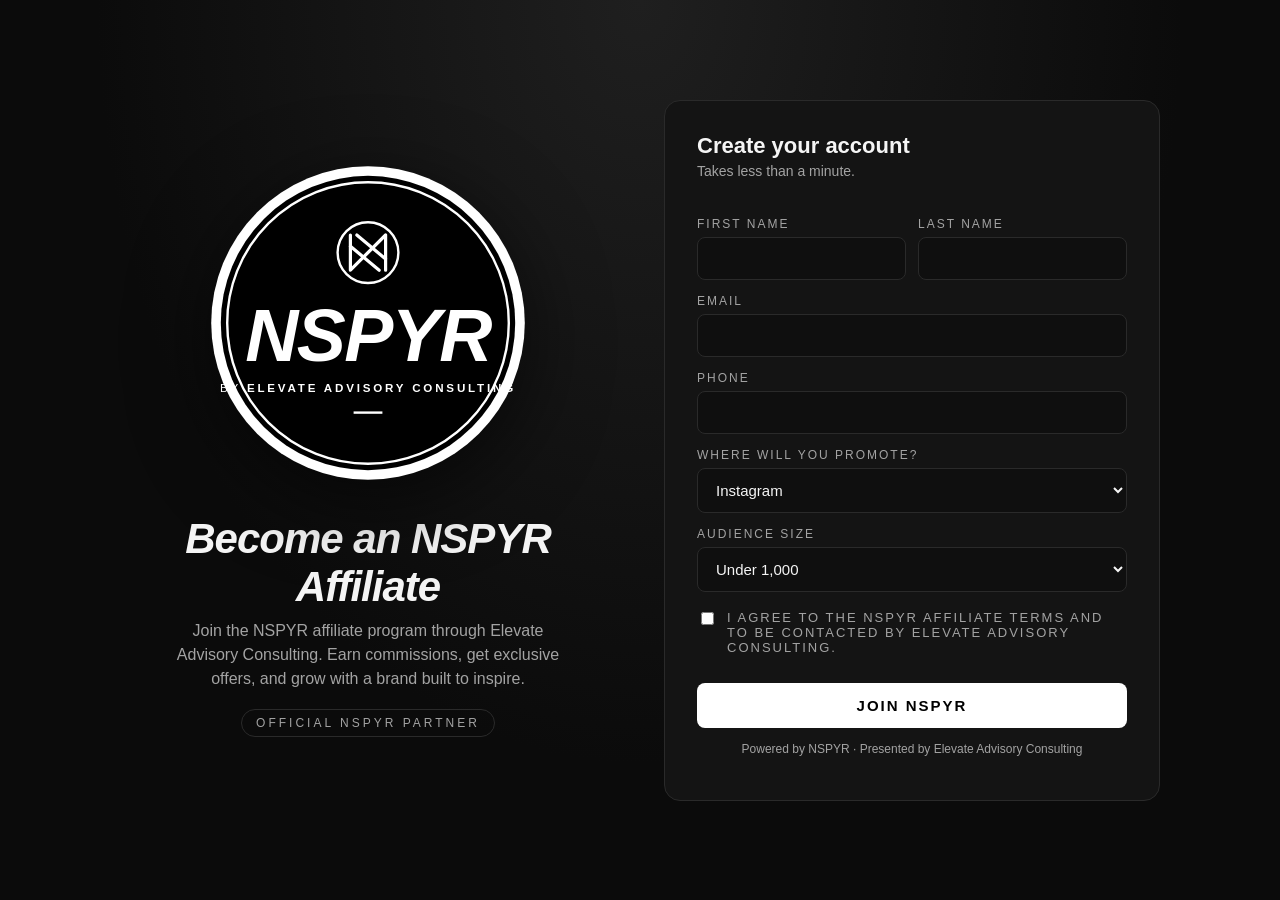
==== index.html @ 60d051fd "Add NSPYR affiliate signup page with Elevate Advisory Consulting logo Co-Authored-By: Claude Fable 5" ====
<!doctype html>
<html lang="en">
<head>
<meta charset="utf-8">
<meta name="viewport" content="width=device-width, initial-scale=1">
<title>Join NSPYR — Elevate Advisory Consulting</title>
<style>
  :root{--bg:#0b0b0b;--panel:#141414;--line:#2a2a2a;--text:#f5f5f5;--muted:#a3a3a3;--accent:#ffffff}
  *{box-sizing:border-box}
  body{margin:0;background:radial-gradient(ellipse at top,#1f1f1f,var(--bg) 60%);color:var(--text);font-family:Helvetica,Arial,sans-serif;min-height:100vh;display:flex;align-items:center;justify-content:center;padding:32px 16px}
  .wrap{display:grid;grid-template-columns:1fr 1fr;gap:48px;max-width:1040px;width:100%;align-items:center}
  .brand{text-align:center}
  .brand img{width:min(320px,80vw);height:auto;filter:drop-shadow(0 20px 40px rgba(0,0,0,.6))}
  .brand h1{font-size:clamp(28px,4vw,42px);font-weight:900;font-style:italic;letter-spacing:-1px;margin:28px 0 8px}
  .brand p{color:var(--muted);line-height:1.5;margin:0 auto;max-width:400px}
  .partner{display:inline-block;margin-top:18px;padding:6px 14px;border:1px solid var(--line);border-radius:999px;font-size:12px;letter-spacing:3px;text-transform:uppercase;color:var(--muted)}
  .card{background:var(--panel);border:1px solid var(--line);border-radius:16px;padding:32px}
  .card h2{margin:0 0 4px;font-size:22px}
  .card .sub{color:var(--muted);margin:0 0 24px;font-size:14px}
  label{display:block;font-size:12px;letter-spacing:2px;text-transform:uppercase;color:var(--muted);margin:14px 0 6px}
  input,select{width:100%;padding:12px 14px;background:#0f0f0f;border:1px solid var(--line);border-radius:8px;color:var(--text);font-size:15px}
  input:focus,select:focus{outline:none;border-color:var(--accent)}
  .row{display:grid;grid-template-columns:1fr 1fr;gap:12px}
  .check{display:flex;gap:10px;align-items:flex-start;font-size:13px;color:var(--muted);margin-top:18px}
  .check input{width:auto;margin-top:2px}
  button{width:100%;margin-top:22px;padding:14px;background:var(--accent);color:#000;border:0;border-radius:8px;font-weight:900;font-size:15px;letter-spacing:2px;text-transform:uppercase;cursor:pointer}
  button:hover{background:#e6e6e6}
  .fine{font-size:12px;color:var(--muted);text-align:center;margin-top:14px}
  .success{display:none;text-align:center;padding:24px 0}
  .success h2{font-style:italic;font-weight:900}
  @media(max-width:820px){.wrap{grid-template-columns:1fr}.row{grid-template-columns:1fr}}
</style>
</head>
<body>
<main class="wrap">
  <section class="brand">
    <img src="assets/nspyr-elevate-logo.svg" alt="NSPYR by Elevate Advisory Consulting">
    <h1>Become an NSPYR Affiliate</h1>
    <p>Join the NSPYR affiliate program through Elevate Advisory Consulting. Earn commissions, get exclusive offers, and grow with a brand built to inspire.</p>
    <span class="partner">Official NSPYR Partner</span>
  </section>

  <section class="card">
    <form id="signup" novalidate>
      <h2>Create your account</h2>
      <p class="sub">Takes less than a minute.</p>

      <div class="row">
        <div><label for="first">First name</label><input id="first" name="first_name" autocomplete="given-name" required></div>
        <div><label for="last">Last name</label><input id="last" name="last_name" autocomplete="family-name" required></div>
      </div>
      <label for="email">Email</label>
      <input id="email" name="email" type="email" autocomplete="email" required>
      <label for="phone">Phone</label>
      <input id="phone" name="phone" type="tel" autocomplete="tel">
      <label for="channel">Where will you promote?</label>
      <select id="channel" name="channel">
        <option>Instagram</option><option>TikTok</option><option>YouTube</option><option>Website / Blog</option><option>Email list</option><option>Other</option>
      </select>
      <label for="audience">Audience size</label>
      <select id="audience" name="audience_size">
        <option>Under 1,000</option><option>1,000 – 10,000</option><option>10,000 – 100,000</option><option>100,000+</option>
      </select>
      <input type="hidden" name="referred_by" value="Elevate Advisory Consulting">

      <label class="check"><input type="checkbox" id="terms" required> <span>I agree to the NSPYR affiliate terms and to be contacted by Elevate Advisory Consulting.</span></label>

      <button type="submit">Join NSPYR</button>
      <p class="fine">Powered by NSPYR · Presented by Elevate Advisory Consulting</p>
    </form>

    <div class="success" id="success">
      <h2>You're in.</h2>
      <p>Check your inbox — your NSPYR affiliate welcome kit from Elevate Advisory Consulting is on its way.</p>
    </div>
  </section>
</main>

<script>
  // Set this to your form endpoint (e.g. a GoHighLevel webhook / form action URL).
  const ENDPOINT = "";

  document.getElementById("signup").addEventListener("submit", async (e) => {
    e.preventDefault();
    const form = e.target;
    if (!form.checkValidity()) { form.reportValidity(); return; }
    const data = Object.fromEntries(new FormData(form).entries());
    try {
      if (ENDPOINT) {
        await fetch(ENDPOINT, { method: "POST", headers: { "Content-Type": "application/json" }, body: JSON.stringify(data) });
      } else {
        console.log("Signup submitted:", data);
      }
      form.style.display = "none";
      document.getElementById("success").style.display = "block";
    } catch (err) {
      alert("Something went wrong. Please try again.");
    }
  });
</script>
</body>
</html>
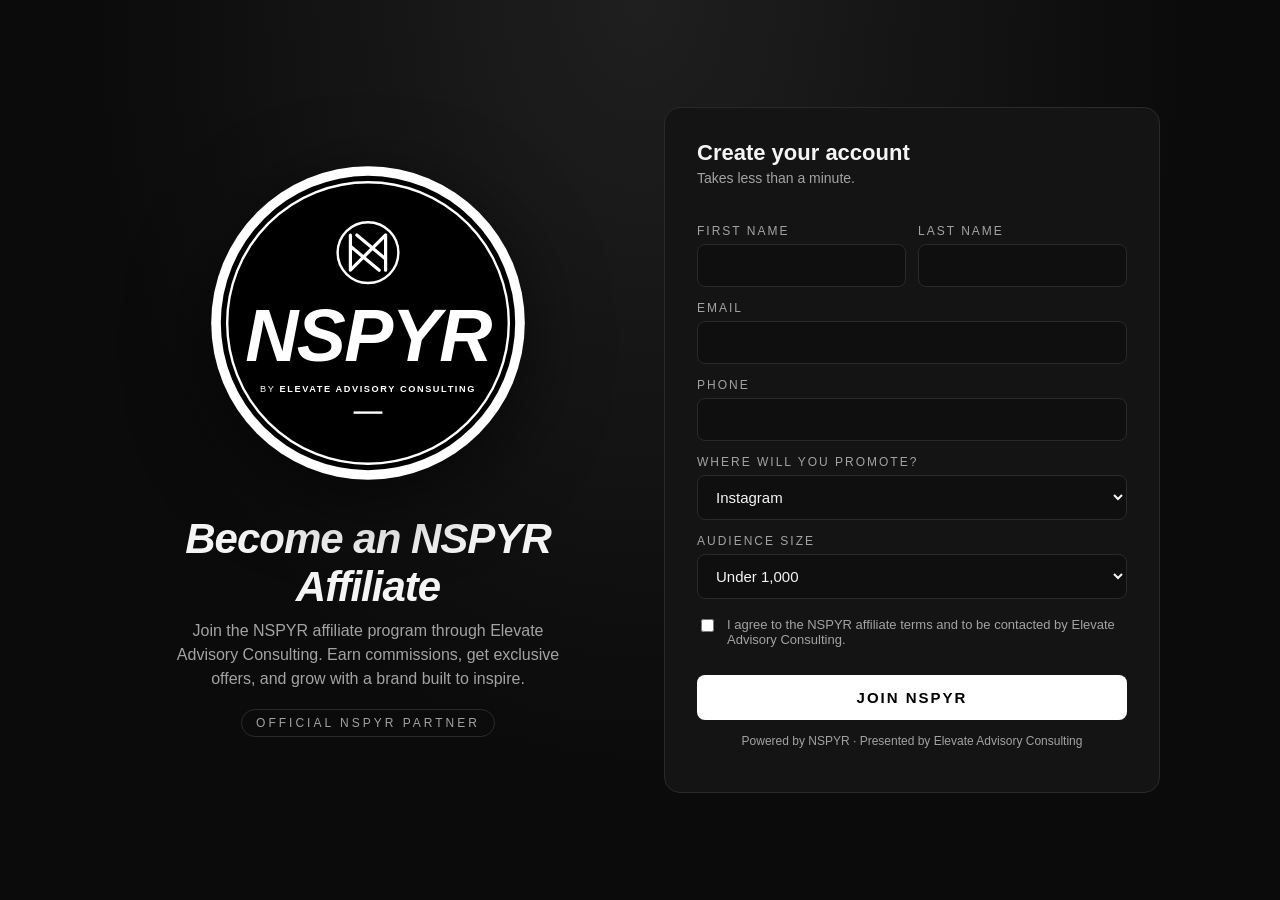
==== commit 5b4f204b: "Fit logo tagline inside circle and fix checkbox label styling Co-Authored-By: Claude Fable 5.1 <nore" ====
--- a/index.html
+++ b/index.html
@@ -21,7 +21,7 @@
   input,select{width:100%;padding:12px 14px;background:#0f0f0f;border:1px solid var(--line);border-radius:8px;color:var(--text);font-size:15px}
   input:focus,select:focus{outline:none;border-color:var(--accent)}
   .row{display:grid;grid-template-columns:1fr 1fr;gap:12px}
-  .check{display:flex;gap:10px;align-items:flex-start;font-size:13px;color:var(--muted);margin-top:18px}
+  .check{display:flex;gap:10px;align-items:flex-start;font-size:13px;color:var(--muted);margin-top:18px;text-transform:none;letter-spacing:0}
   .check input{width:auto;margin-top:2px}
   button{width:100%;margin-top:22px;padding:14px;background:var(--accent);color:#000;border:0;border-radius:8px;font-weight:900;font-size:15px;letter-spacing:2px;text-transform:uppercase;cursor:pointer}
   button:hover{background:#e6e6e6}
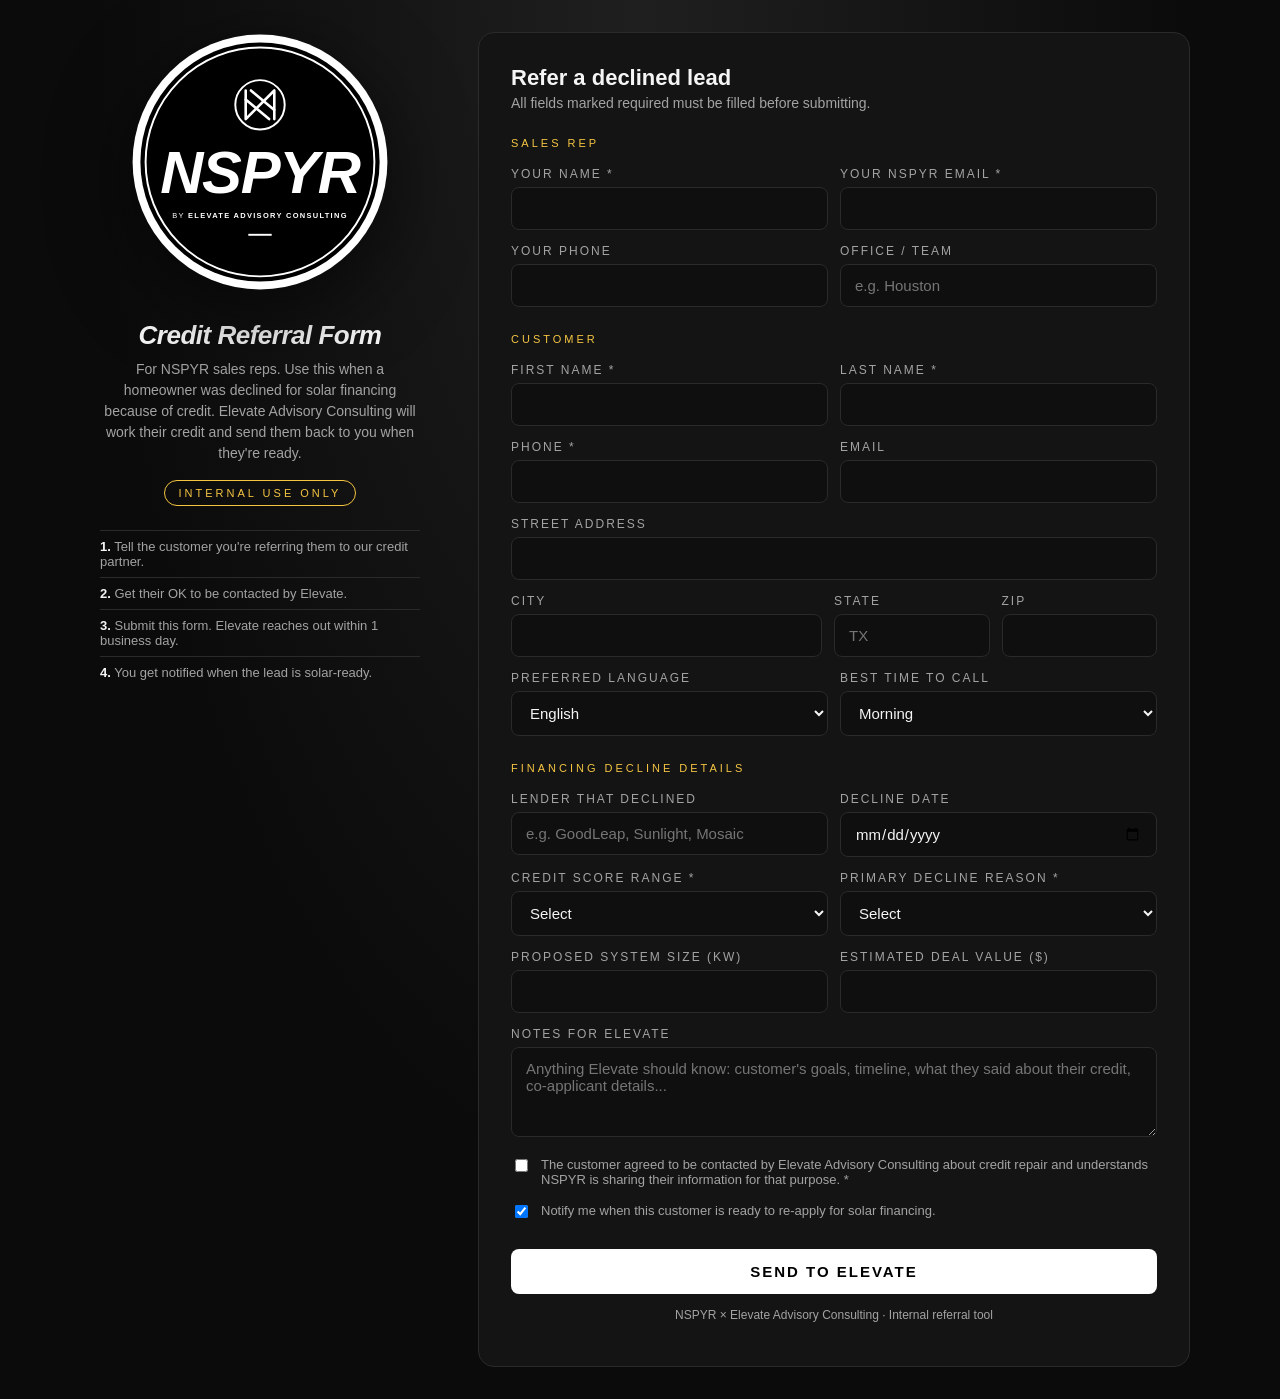
==== commit 9f68b5b4: "Rework page into internal NSPYR credit referral form for Elevate Co-Authored-By: Claude Fable 5.1 <n" ====
--- a/index.html
+++ b/index.html
@@ -3,99 +3,175 @@
 <head>
 <meta charset="utf-8">
 <meta name="viewport" content="width=device-width, initial-scale=1">
-<title>Join NSPYR — Elevate Advisory Consulting</title>
+<title>NSPYR → Elevate Advisory Consulting — Credit Referral</title>
 <style>
-  :root{--bg:#0b0b0b;--panel:#141414;--line:#2a2a2a;--text:#f5f5f5;--muted:#a3a3a3;--accent:#ffffff}
+  :root{--bg:#0b0b0b;--panel:#141414;--line:#2a2a2a;--text:#f5f5f5;--muted:#a3a3a3;--accent:#fff;--warn:#f5c542}
   *{box-sizing:border-box}
-  body{margin:0;background:radial-gradient(ellipse at top,#1f1f1f,var(--bg) 60%);color:var(--text);font-family:Helvetica,Arial,sans-serif;min-height:100vh;display:flex;align-items:center;justify-content:center;padding:32px 16px}
-  .wrap{display:grid;grid-template-columns:1fr 1fr;gap:48px;max-width:1040px;width:100%;align-items:center}
-  .brand{text-align:center}
-  .brand img{width:min(320px,80vw);height:auto;filter:drop-shadow(0 20px 40px rgba(0,0,0,.6))}
-  .brand h1{font-size:clamp(28px,4vw,42px);font-weight:900;font-style:italic;letter-spacing:-1px;margin:28px 0 8px}
-  .brand p{color:var(--muted);line-height:1.5;margin:0 auto;max-width:400px}
-  .partner{display:inline-block;margin-top:18px;padding:6px 14px;border:1px solid var(--line);border-radius:999px;font-size:12px;letter-spacing:3px;text-transform:uppercase;color:var(--muted)}
+  body{margin:0;background:radial-gradient(ellipse at top,#1f1f1f,var(--bg) 60%);color:var(--text);font-family:Helvetica,Arial,sans-serif;min-height:100vh;display:flex;align-items:flex-start;justify-content:center;padding:32px 16px}
+  .wrap{display:grid;grid-template-columns:340px 1fr;gap:48px;max-width:1100px;width:100%}
+  .brand{text-align:center;position:sticky;top:32px}
+  .brand img{width:min(260px,70vw);height:auto;filter:drop-shadow(0 20px 40px rgba(0,0,0,.6))}
+  .brand h1{font-size:26px;font-weight:900;font-style:italic;letter-spacing:-.5px;margin:24px 0 8px}
+  .brand p{color:var(--muted);line-height:1.5;margin:0 auto;max-width:320px;font-size:14px}
+  .tag{display:inline-block;margin-top:16px;padding:6px 14px;border:1px solid var(--warn);color:var(--warn);border-radius:999px;font-size:11px;letter-spacing:3px;text-transform:uppercase}
+  .steps{text-align:left;margin:24px auto 0;max-width:320px;padding:0;list-style:none;font-size:13px;color:var(--muted)}
+  .steps li{padding:8px 0;border-top:1px solid var(--line)}
+  .steps b{color:var(--text)}
   .card{background:var(--panel);border:1px solid var(--line);border-radius:16px;padding:32px}
   .card h2{margin:0 0 4px;font-size:22px}
-  .card .sub{color:var(--muted);margin:0 0 24px;font-size:14px}
+  .card .sub{color:var(--muted);margin:0 0 8px;font-size:14px}
+  fieldset{border:0;padding:0;margin:26px 0 0}
+  legend{font-size:11px;letter-spacing:3px;text-transform:uppercase;color:var(--warn);padding:0;margin-bottom:4px}
   label{display:block;font-size:12px;letter-spacing:2px;text-transform:uppercase;color:var(--muted);margin:14px 0 6px}
-  input,select{width:100%;padding:12px 14px;background:#0f0f0f;border:1px solid var(--line);border-radius:8px;color:var(--text);font-size:15px}
-  input:focus,select:focus{outline:none;border-color:var(--accent)}
+  input,select,textarea{width:100%;padding:12px 14px;background:#0f0f0f;border:1px solid var(--line);border-radius:8px;color:var(--text);font-size:15px;font-family:inherit}
+  textarea{min-height:90px;resize:vertical}
+  input:focus,select:focus,textarea:focus{outline:none;border-color:var(--accent)}
   .row{display:grid;grid-template-columns:1fr 1fr;gap:12px}
-  .check{display:flex;gap:10px;align-items:flex-start;font-size:13px;color:var(--muted);margin-top:18px;text-transform:none;letter-spacing:0}
+  .row3{display:grid;grid-template-columns:2fr 1fr 1fr;gap:12px}
+  .check{display:flex;gap:10px;align-items:flex-start;font-size:13px;color:var(--muted);margin-top:16px;text-transform:none;letter-spacing:0}
   .check input{width:auto;margin-top:2px}
   button{width:100%;margin-top:22px;padding:14px;background:var(--accent);color:#000;border:0;border-radius:8px;font-weight:900;font-size:15px;letter-spacing:2px;text-transform:uppercase;cursor:pointer}
   button:hover{background:#e6e6e6}
   .fine{font-size:12px;color:var(--muted);text-align:center;margin-top:14px}
   .success{display:none;text-align:center;padding:24px 0}
   .success h2{font-style:italic;font-weight:900}
-  @media(max-width:820px){.wrap{grid-template-columns:1fr}.row{grid-template-columns:1fr}}
+  .success a{color:var(--text)}
+  @media(max-width:860px){.wrap{grid-template-columns:1fr}.brand{position:static}.row,.row3{grid-template-columns:1fr}}
 </style>
 </head>
 <body>
 <main class="wrap">
-  <section class="brand">
+  <aside class="brand">
     <img src="assets/nspyr-elevate-logo.svg" alt="NSPYR by Elevate Advisory Consulting">
-    <h1>Become an NSPYR Affiliate</h1>
-    <p>Join the NSPYR affiliate program through Elevate Advisory Consulting. Earn commissions, get exclusive offers, and grow with a brand built to inspire.</p>
-    <span class="partner">Official NSPYR Partner</span>
-  </section>
+    <h1>Credit Referral Form</h1>
+    <p>For NSPYR sales reps. Use this when a homeowner was declined for solar financing because of credit. Elevate Advisory Consulting will work their credit and send them back to you when they're ready.</p>
+    <span class="tag">Internal use only</span>
+    <ul class="steps">
+      <li><b>1.</b> Tell the customer you're referring them to our credit partner.</li>
+      <li><b>2.</b> Get their OK to be contacted by Elevate.</li>
+      <li><b>3.</b> Submit this form. Elevate reaches out within 1 business day.</li>
+      <li><b>4.</b> You get notified when the lead is solar-ready.</li>
+    </ul>
+  </aside>
 
   <section class="card">
-    <form id="signup" novalidate>
-      <h2>Create your account</h2>
-      <p class="sub">Takes less than a minute.</p>
+    <form id="referral" novalidate>
+      <h2>Refer a declined lead</h2>
+      <p class="sub">All fields marked required must be filled before submitting.</p>
 
-      <div class="row">
-        <div><label for="first">First name</label><input id="first" name="first_name" autocomplete="given-name" required></div>
-        <div><label for="last">Last name</label><input id="last" name="last_name" autocomplete="family-name" required></div>
-      </div>
-      <label for="email">Email</label>
-      <input id="email" name="email" type="email" autocomplete="email" required>
-      <label for="phone">Phone</label>
-      <input id="phone" name="phone" type="tel" autocomplete="tel">
-      <label for="channel">Where will you promote?</label>
-      <select id="channel" name="channel">
-        <option>Instagram</option><option>TikTok</option><option>YouTube</option><option>Website / Blog</option><option>Email list</option><option>Other</option>
-      </select>
-      <label for="audience">Audience size</label>
-      <select id="audience" name="audience_size">
-        <option>Under 1,000</option><option>1,000 – 10,000</option><option>10,000 – 100,000</option><option>100,000+</option>
-      </select>
-      <input type="hidden" name="referred_by" value="Elevate Advisory Consulting">
+      <fieldset>
+        <legend>Sales rep</legend>
+        <div class="row">
+          <div><label for="rep_name">Your name *</label><input id="rep_name" name="rep_name" required></div>
+          <div><label for="rep_email">Your NSPYR email *</label><input id="rep_email" name="rep_email" type="email" required></div>
+        </div>
+        <div class="row">
+          <div><label for="rep_phone">Your phone</label><input id="rep_phone" name="rep_phone" type="tel"></div>
+          <div><label for="office">Office / team</label><input id="office" name="office" placeholder="e.g. Houston"></div>
+        </div>
+      </fieldset>
 
-      <label class="check"><input type="checkbox" id="terms" required> <span>I agree to the NSPYR affiliate terms and to be contacted by Elevate Advisory Consulting.</span></label>
+      <fieldset>
+        <legend>Customer</legend>
+        <div class="row">
+          <div><label for="first">First name *</label><input id="first" name="customer_first_name" required></div>
+          <div><label for="last">Last name *</label><input id="last" name="customer_last_name" required></div>
+        </div>
+        <div class="row">
+          <div><label for="phone">Phone *</label><input id="phone" name="customer_phone" type="tel" required></div>
+          <div><label for="email">Email</label><input id="email" name="customer_email" type="email"></div>
+        </div>
+        <label for="address">Street address</label>
+        <input id="address" name="customer_address" autocomplete="street-address">
+        <div class="row3">
+          <div><label for="city">City</label><input id="city" name="customer_city"></div>
+          <div><label for="state">State</label><input id="state" name="customer_state" maxlength="2" placeholder="TX"></div>
+          <div><label for="zip">ZIP</label><input id="zip" name="customer_zip" inputmode="numeric"></div>
+        </div>
+        <div class="row">
+          <div><label for="language">Preferred language</label>
+            <select id="language" name="customer_language"><option>English</option><option>Spanish</option><option>Other</option></select></div>
+          <div><label for="best_time">Best time to call</label>
+            <select id="best_time" name="best_time_to_call"><option>Morning</option><option>Afternoon</option><option>Evening</option><option>Any time</option></select></div>
+        </div>
+      </fieldset>
 
-      <button type="submit">Join NSPYR</button>
-      <p class="fine">Powered by NSPYR · Presented by Elevate Advisory Consulting</p>
+      <fieldset>
+        <legend>Financing decline details</legend>
+        <div class="row">
+          <div><label for="lender">Lender that declined</label><input id="lender" name="lender" placeholder="e.g. GoodLeap, Sunlight, Mosaic"></div>
+          <div><label for="decline_date">Decline date</label><input id="decline_date" name="decline_date" type="date"></div>
+        </div>
+        <div class="row">
+          <div><label for="score">Credit score range *</label>
+            <select id="score" name="credit_score_range" required>
+              <option value="">Select</option><option>Below 500</option><option>500–549</option><option>550–599</option><option>600–639</option><option>640–679</option><option>680+</option><option>Unknown</option>
+            </select></div>
+          <div><label for="reason">Primary decline reason *</label>
+            <select id="reason" name="decline_reason" required>
+              <option value="">Select</option><option>Low credit score</option><option>Collections / charge-offs</option><option>Recent late payments</option><option>High utilization</option><option>Bankruptcy / foreclosure</option><option>Thin / no credit file</option><option>Too many inquiries</option><option>Other</option>
+            </select></div>
+        </div>
+        <div class="row">
+          <div><label for="system_size">Proposed system size (kW)</label><input id="system_size" name="proposed_system_kw" inputmode="decimal"></div>
+          <div><label for="deal_value">Estimated deal value ($)</label><input id="deal_value" name="estimated_deal_value" inputmode="numeric"></div>
+        </div>
+        <label for="notes">Notes for Elevate</label>
+        <textarea id="notes" name="notes" placeholder="Anything Elevate should know: customer's goals, timeline, what they said about their credit, co-applicant details..."></textarea>
+      </fieldset>
+
+      <label class="check"><input type="checkbox" id="consent" name="customer_consent" value="yes" required> <span>The customer agreed to be contacted by Elevate Advisory Consulting about credit repair and understands NSPYR is sharing their information for that purpose. *</span></label>
+      <label class="check"><input type="checkbox" id="callback" name="notify_rep_when_ready" value="yes" checked> <span>Notify me when this customer is ready to re-apply for solar financing.</span></label>
+
+      <input type="hidden" name="source" value="NSPYR Sales Referral">
+      <input type="hidden" name="partner" value="Elevate Advisory Consulting">
+
+      <button type="submit">Send to Elevate</button>
+      <p class="fine">NSPYR × Elevate Advisory Consulting · Internal referral tool</p>
     </form>
 
     <div class="success" id="success">
-      <h2>You're in.</h2>
-      <p>Check your inbox — your NSPYR affiliate welcome kit from Elevate Advisory Consulting is on its way.</p>
+      <h2>Referral sent.</h2>
+      <p>Elevate Advisory Consulting has the lead and will contact the customer within 1 business day. You'll be emailed when they're solar-ready.</p>
+      <p><a href="#" id="another">Refer another customer</a></p>
     </div>
   </section>
 </main>
 
 <script>
-  // Set this to your form endpoint (e.g. a GoHighLevel webhook / form action URL).
+  // Set this to the Elevate intake endpoint (e.g. a GoHighLevel form/webhook URL).
   const ENDPOINT = "";
 
-  document.getElementById("signup").addEventListener("submit", async (e) => {
+  const form = document.getElementById("referral");
+  const success = document.getElementById("success");
+
+  form.addEventListener("submit", async (e) => {
     e.preventDefault();
-    const form = e.target;
     if (!form.checkValidity()) { form.reportValidity(); return; }
     const data = Object.fromEntries(new FormData(form).entries());
+    data.submitted_at = new Date().toISOString();
     try {
       if (ENDPOINT) {
-        await fetch(ENDPOINT, { method: "POST", headers: { "Content-Type": "application/json" }, body: JSON.stringify(data) });
+        const r = await fetch(ENDPOINT, { method: "POST", headers: { "Content-Type": "application/json" }, body: JSON.stringify(data) });
+        if (!r.ok) throw new Error(r.status);
       } else {
-        console.log("Signup submitted:", data);
+        console.log("Referral submitted:", data);
       }
       form.style.display = "none";
-      document.getElementById("success").style.display = "block";
+      success.style.display = "block";
     } catch (err) {
-      alert("Something went wrong. Please try again.");
+      alert("Referral failed to send. Please try again or contact Elevate directly.");
     }
+  });
+
+  document.getElementById("another").addEventListener("click", (e) => {
+    e.preventDefault();
+    const rep = ["rep_name","rep_email","rep_phone","office"].map(id => [id, document.getElementById(id).value]);
+    form.reset();
+    rep.forEach(([id, v]) => document.getElementById(id).value = v); // keep rep details
+    success.style.display = "none";
+    form.style.display = "block";
+    window.scrollTo(0, 0);
   });
 </script>
 </body>
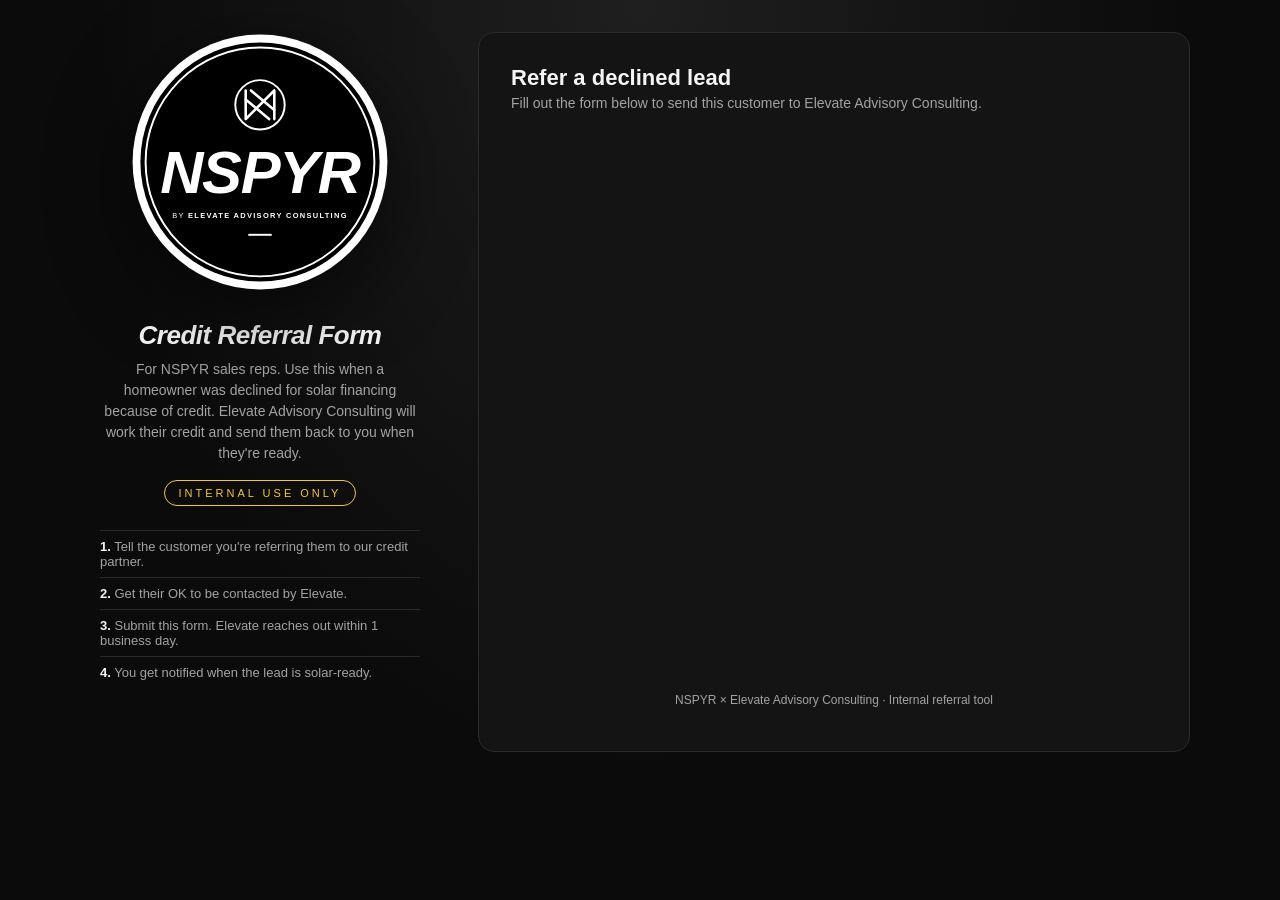
==== commit ef92fbcc: "Embed GoHighLevel referral form in place of custom form Co-Authored-By: Claude Fable 5.1 <noreply@an" ====
--- a/index.html
+++ b/index.html
@@ -19,24 +19,11 @@
   .steps b{color:var(--text)}
   .card{background:var(--panel);border:1px solid var(--line);border-radius:16px;padding:32px}
   .card h2{margin:0 0 4px;font-size:22px}
-  .card .sub{color:var(--muted);margin:0 0 8px;font-size:14px}
-  fieldset{border:0;padding:0;margin:26px 0 0}
-  legend{font-size:11px;letter-spacing:3px;text-transform:uppercase;color:var(--warn);padding:0;margin-bottom:4px}
-  label{display:block;font-size:12px;letter-spacing:2px;text-transform:uppercase;color:var(--muted);margin:14px 0 6px}
-  input,select,textarea{width:100%;padding:12px 14px;background:#0f0f0f;border:1px solid var(--line);border-radius:8px;color:var(--text);font-size:15px;font-family:inherit}
-  textarea{min-height:90px;resize:vertical}
-  input:focus,select:focus,textarea:focus{outline:none;border-color:var(--accent)}
-  .row{display:grid;grid-template-columns:1fr 1fr;gap:12px}
-  .row3{display:grid;grid-template-columns:2fr 1fr 1fr;gap:12px}
-  .check{display:flex;gap:10px;align-items:flex-start;font-size:13px;color:var(--muted);margin-top:16px;text-transform:none;letter-spacing:0}
-  .check input{width:auto;margin-top:2px}
-  button{width:100%;margin-top:22px;padding:14px;background:var(--accent);color:#000;border:0;border-radius:8px;font-weight:900;font-size:15px;letter-spacing:2px;text-transform:uppercase;cursor:pointer}
-  button:hover{background:#e6e6e6}
+  .card .sub{color:var(--muted);margin:0 0 20px;font-size:14px}
+  .ghl-form{min-height:548px}
+  .ghl-form iframe{display:block;min-height:548px}
   .fine{font-size:12px;color:var(--muted);text-align:center;margin-top:14px}
-  .success{display:none;text-align:center;padding:24px 0}
-  .success h2{font-style:italic;font-weight:900}
-  .success a{color:var(--text)}
-  @media(max-width:860px){.wrap{grid-template-columns:1fr}.brand{position:static}.row,.row3{grid-template-columns:1fr}}
+  @media(max-width:860px){.wrap{grid-template-columns:1fr}.brand{position:static}}
 </style>
 </head>
 <body>
@@ -55,124 +42,34 @@
   </aside>
 
   <section class="card">
-    <form id="referral" novalidate>
-      <h2>Refer a declined lead</h2>
-      <p class="sub">All fields marked required must be filled before submitting.</p>
-
-      <fieldset>
-        <legend>Sales rep</legend>
-        <div class="row">
-          <div><label for="rep_name">Your name *</label><input id="rep_name" name="rep_name" required></div>
-          <div><label for="rep_email">Your NSPYR email *</label><input id="rep_email" name="rep_email" type="email" required></div>
-        </div>
-        <div class="row">
-          <div><label for="rep_phone">Your phone</label><input id="rep_phone" name="rep_phone" type="tel"></div>
-          <div><label for="office">Office / team</label><input id="office" name="office" placeholder="e.g. Houston"></div>
-        </div>
-      </fieldset>
-
-      <fieldset>
-        <legend>Customer</legend>
-        <div class="row">
-          <div><label for="first">First name *</label><input id="first" name="customer_first_name" required></div>
-          <div><label for="last">Last name *</label><input id="last" name="customer_last_name" required></div>
-        </div>
-        <div class="row">
-          <div><label for="phone">Phone *</label><input id="phone" name="customer_phone" type="tel" required></div>
-          <div><label for="email">Email</label><input id="email" name="customer_email" type="email"></div>
-        </div>
-        <label for="address">Street address</label>
-        <input id="address" name="customer_address" autocomplete="street-address">
-        <div class="row3">
-          <div><label for="city">City</label><input id="city" name="customer_city"></div>
-          <div><label for="state">State</label><input id="state" name="customer_state" maxlength="2" placeholder="TX"></div>
-          <div><label for="zip">ZIP</label><input id="zip" name="customer_zip" inputmode="numeric"></div>
-        </div>
-        <div class="row">
-          <div><label for="language">Preferred language</label>
-            <select id="language" name="customer_language"><option>English</option><option>Spanish</option><option>Other</option></select></div>
-          <div><label for="best_time">Best time to call</label>
-            <select id="best_time" name="best_time_to_call"><option>Morning</option><option>Afternoon</option><option>Evening</option><option>Any time</option></select></div>
-        </div>
-      </fieldset>
-
-      <fieldset>
-        <legend>Financing decline details</legend>
-        <div class="row">
-          <div><label for="lender">Lender that declined</label><input id="lender" name="lender" placeholder="e.g. GoodLeap, Sunlight, Mosaic"></div>
-          <div><label for="decline_date">Decline date</label><input id="decline_date" name="decline_date" type="date"></div>
-        </div>
-        <div class="row">
-          <div><label for="score">Credit score range *</label>
-            <select id="score" name="credit_score_range" required>
-              <option value="">Select</option><option>Below 500</option><option>500–549</option><option>550–599</option><option>600–639</option><option>640–679</option><option>680+</option><option>Unknown</option>
-            </select></div>
-          <div><label for="reason">Primary decline reason *</label>
-            <select id="reason" name="decline_reason" required>
-              <option value="">Select</option><option>Low credit score</option><option>Collections / charge-offs</option><option>Recent late payments</option><option>High utilization</option><option>Bankruptcy / foreclosure</option><option>Thin / no credit file</option><option>Too many inquiries</option><option>Other</option>
-            </select></div>
-        </div>
-        <div class="row">
-          <div><label for="system_size">Proposed system size (kW)</label><input id="system_size" name="proposed_system_kw" inputmode="decimal"></div>
-          <div><label for="deal_value">Estimated deal value ($)</label><input id="deal_value" name="estimated_deal_value" inputmode="numeric"></div>
-        </div>
-        <label for="notes">Notes for Elevate</label>
-        <textarea id="notes" name="notes" placeholder="Anything Elevate should know: customer's goals, timeline, what they said about their credit, co-applicant details..."></textarea>
-      </fieldset>
-
-      <label class="check"><input type="checkbox" id="consent" name="customer_consent" value="yes" required> <span>The customer agreed to be contacted by Elevate Advisory Consulting about credit repair and understands NSPYR is sharing their information for that purpose. *</span></label>
-      <label class="check"><input type="checkbox" id="callback" name="notify_rep_when_ready" value="yes" checked> <span>Notify me when this customer is ready to re-apply for solar financing.</span></label>
-
-      <input type="hidden" name="source" value="NSPYR Sales Referral">
-      <input type="hidden" name="partner" value="Elevate Advisory Consulting">
-
-      <button type="submit">Send to Elevate</button>
-      <p class="fine">NSPYR × Elevate Advisory Consulting · Internal referral tool</p>
-    </form>
-
-    <div class="success" id="success">
-      <h2>Referral sent.</h2>
-      <p>Elevate Advisory Consulting has the lead and will contact the customer within 1 business day. You'll be emailed when they're solar-ready.</p>
-      <p><a href="#" id="another">Refer another customer</a></p>
-    </div>
+    <h2>Refer a declined lead</h2>
+    <p class="sub">Fill out the form below to send this customer to Elevate Advisory Consulting.</p>
+<div class="ghl-form">
+<iframe
+    src="https://api.leadconnectorhq.com/widget/form/tcMZuG7mrLkscqJ2Cj2c"
+    style="width:100%;height:100%;border:none;border-radius:8px"
+    id="inline-tcMZuG7mrLkscqJ2Cj2c" 
+    data-layout="{'id':'INLINE'}"
+    data-trigger-type="alwaysShow"
+    data-trigger-value=""
+    data-activation-type="alwaysActivated"
+    data-activation-value=""
+    data-deactivation-type="neverDeactivate"
+    data-deactivation-value=""
+    data-form-name="NSPYR Form"
+    data-height="548"
+    data-layout-iframe-id="inline-tcMZuG7mrLkscqJ2Cj2c"
+    data-form-id="tcMZuG7mrLkscqJ2Cj2c"
+    data-cookie-consent="true"
+    data-cookie-consent-provider="auto"
+    title="NSPYR Form"
+        >
+</iframe>
+<script src="https://link.msgsndr.com/js/form_embed.js"></script>
+</div>
+    <p class="fine">NSPYR × Elevate Advisory Consulting · Internal referral tool</p>
   </section>
 </main>
 
-<script>
-  // Set this to the Elevate intake endpoint (e.g. a GoHighLevel form/webhook URL).
-  const ENDPOINT = "";
-
-  const form = document.getElementById("referral");
-  const success = document.getElementById("success");
-
-  form.addEventListener("submit", async (e) => {
-    e.preventDefault();
-    if (!form.checkValidity()) { form.reportValidity(); return; }
-    const data = Object.fromEntries(new FormData(form).entries());
-    data.submitted_at = new Date().toISOString();
-    try {
-      if (ENDPOINT) {
-        const r = await fetch(ENDPOINT, { method: "POST", headers: { "Content-Type": "application/json" }, body: JSON.stringify(data) });
-        if (!r.ok) throw new Error(r.status);
-      } else {
-        console.log("Referral submitted:", data);
-      }
-      form.style.display = "none";
-      success.style.display = "block";
-    } catch (err) {
-      alert("Referral failed to send. Please try again or contact Elevate directly.");
-    }
-  });
-
-  document.getElementById("another").addEventListener("click", (e) => {
-    e.preventDefault();
-    const rep = ["rep_name","rep_email","rep_phone","office"].map(id => [id, document.getElementById(id).value]);
-    form.reset();
-    rep.forEach(([id, v]) => document.getElementById(id).value = v); // keep rep details
-    success.style.display = "none";
-    form.style.display = "block";
-    window.scrollTo(0, 0);
-  });
-</script>
 </body>
 </html>
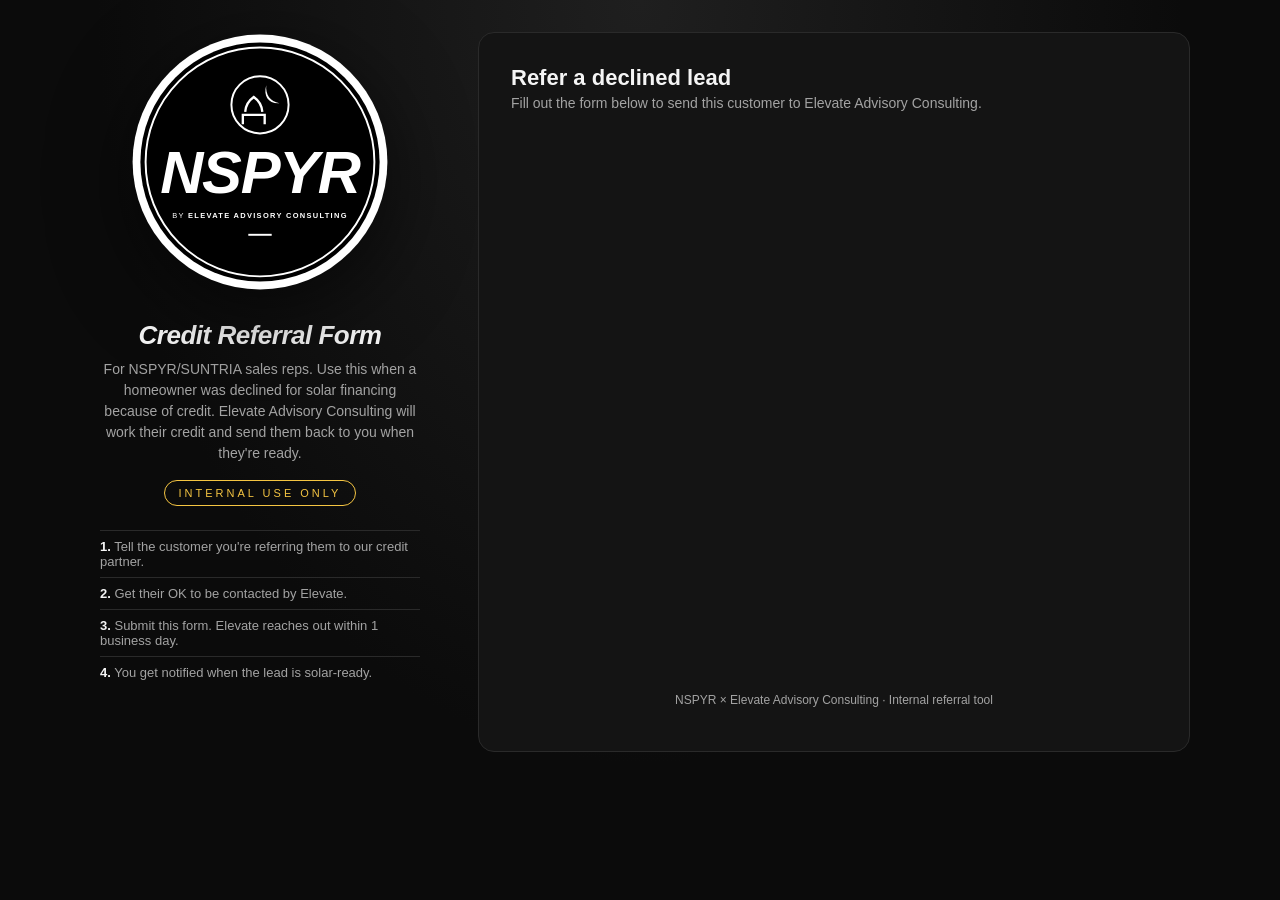
==== commit c56819c6: "Swap logo monogram for new NSPYR mark and credit SUNTRIA reps Replace the N monogram inside the ring" ====
--- a/index.html
+++ b/index.html
@@ -31,7 +31,7 @@
   <aside class="brand">
     <img src="assets/nspyr-elevate-logo.svg" alt="NSPYR by Elevate Advisory Consulting">
     <h1>Credit Referral Form</h1>
-    <p>For NSPYR sales reps. Use this when a homeowner was declined for solar financing because of credit. Elevate Advisory Consulting will work their credit and send them back to you when they're ready.</p>
+    <p>For NSPYR/SUNTRIA sales reps. Use this when a homeowner was declined for solar financing because of credit. Elevate Advisory Consulting will work their credit and send them back to you when they're ready.</p>
     <span class="tag">Internal use only</span>
     <ul class="steps">
       <li><b>1.</b> Tell the customer you're referring them to our credit partner.</li>
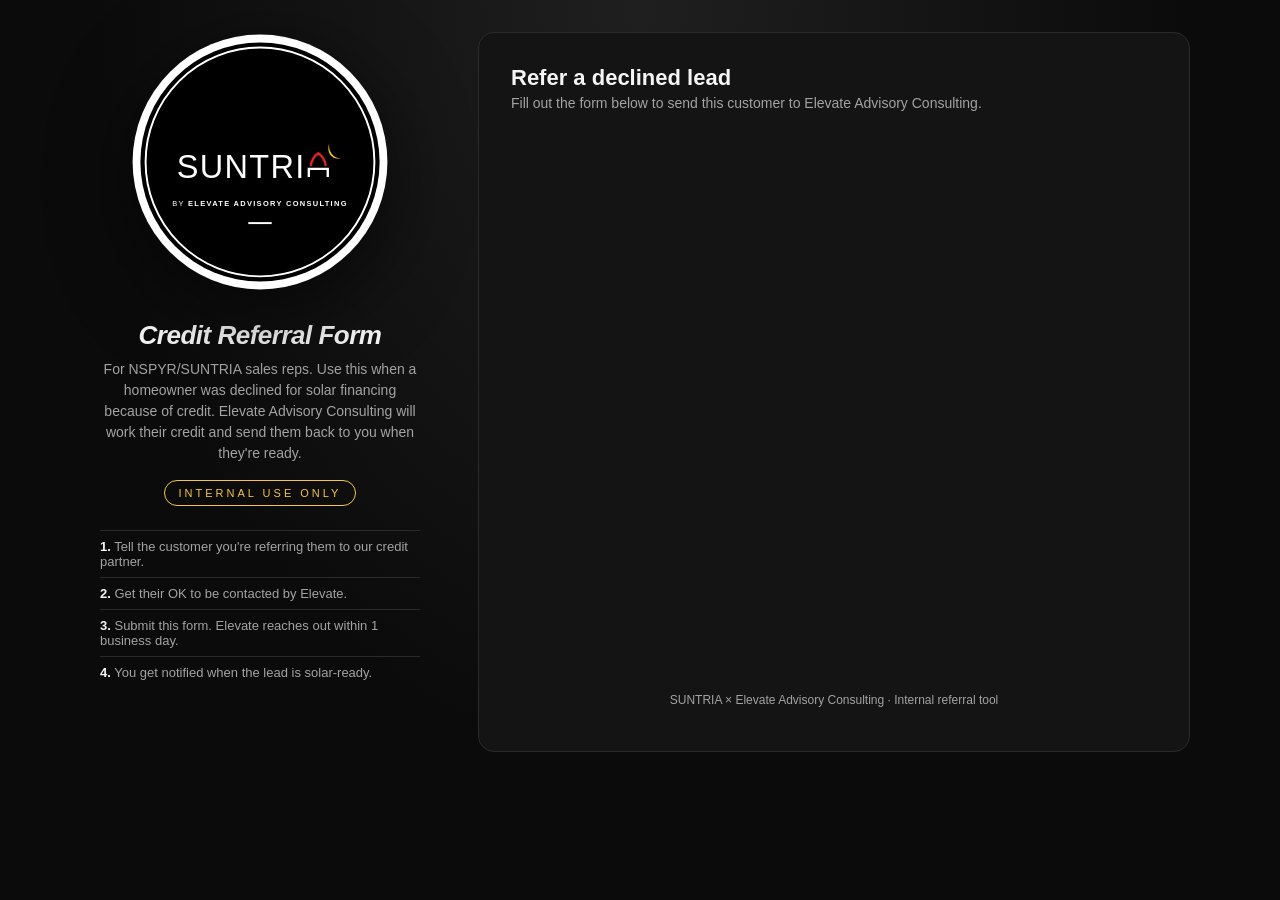
==== commit a5c5557a: "Credit SUNTRIA in internal page footer line Co-Authored-By: Claude Fable 5.1 <noreply@anthropic.com>" ====
--- a/index.html
+++ b/index.html
@@ -67,7 +67,7 @@
 </iframe>
 <script src="https://link.msgsndr.com/js/form_embed.js"></script>
 </div>
-    <p class="fine">NSPYR × Elevate Advisory Consulting · Internal referral tool</p>
+    <p class="fine">SUNTRIA × Elevate Advisory Consulting · Internal referral tool</p>
   </section>
 </main>
 
